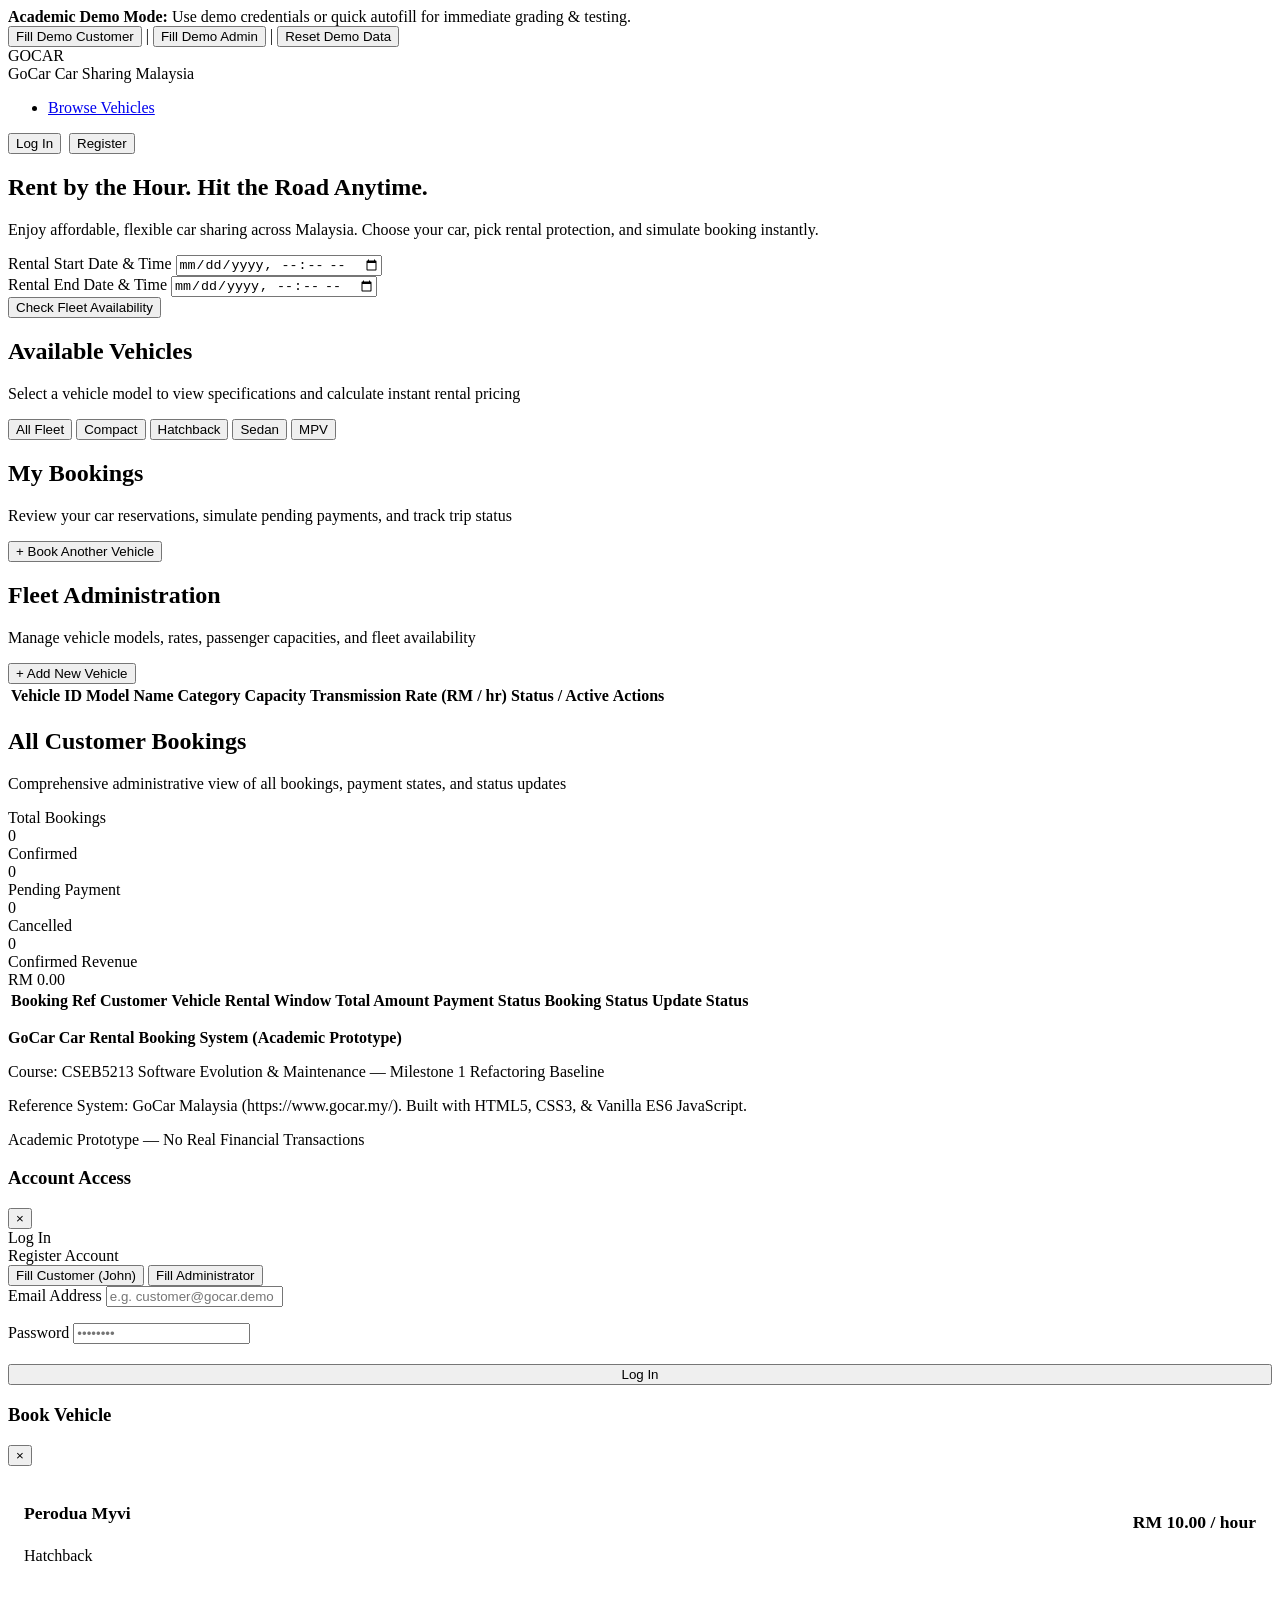
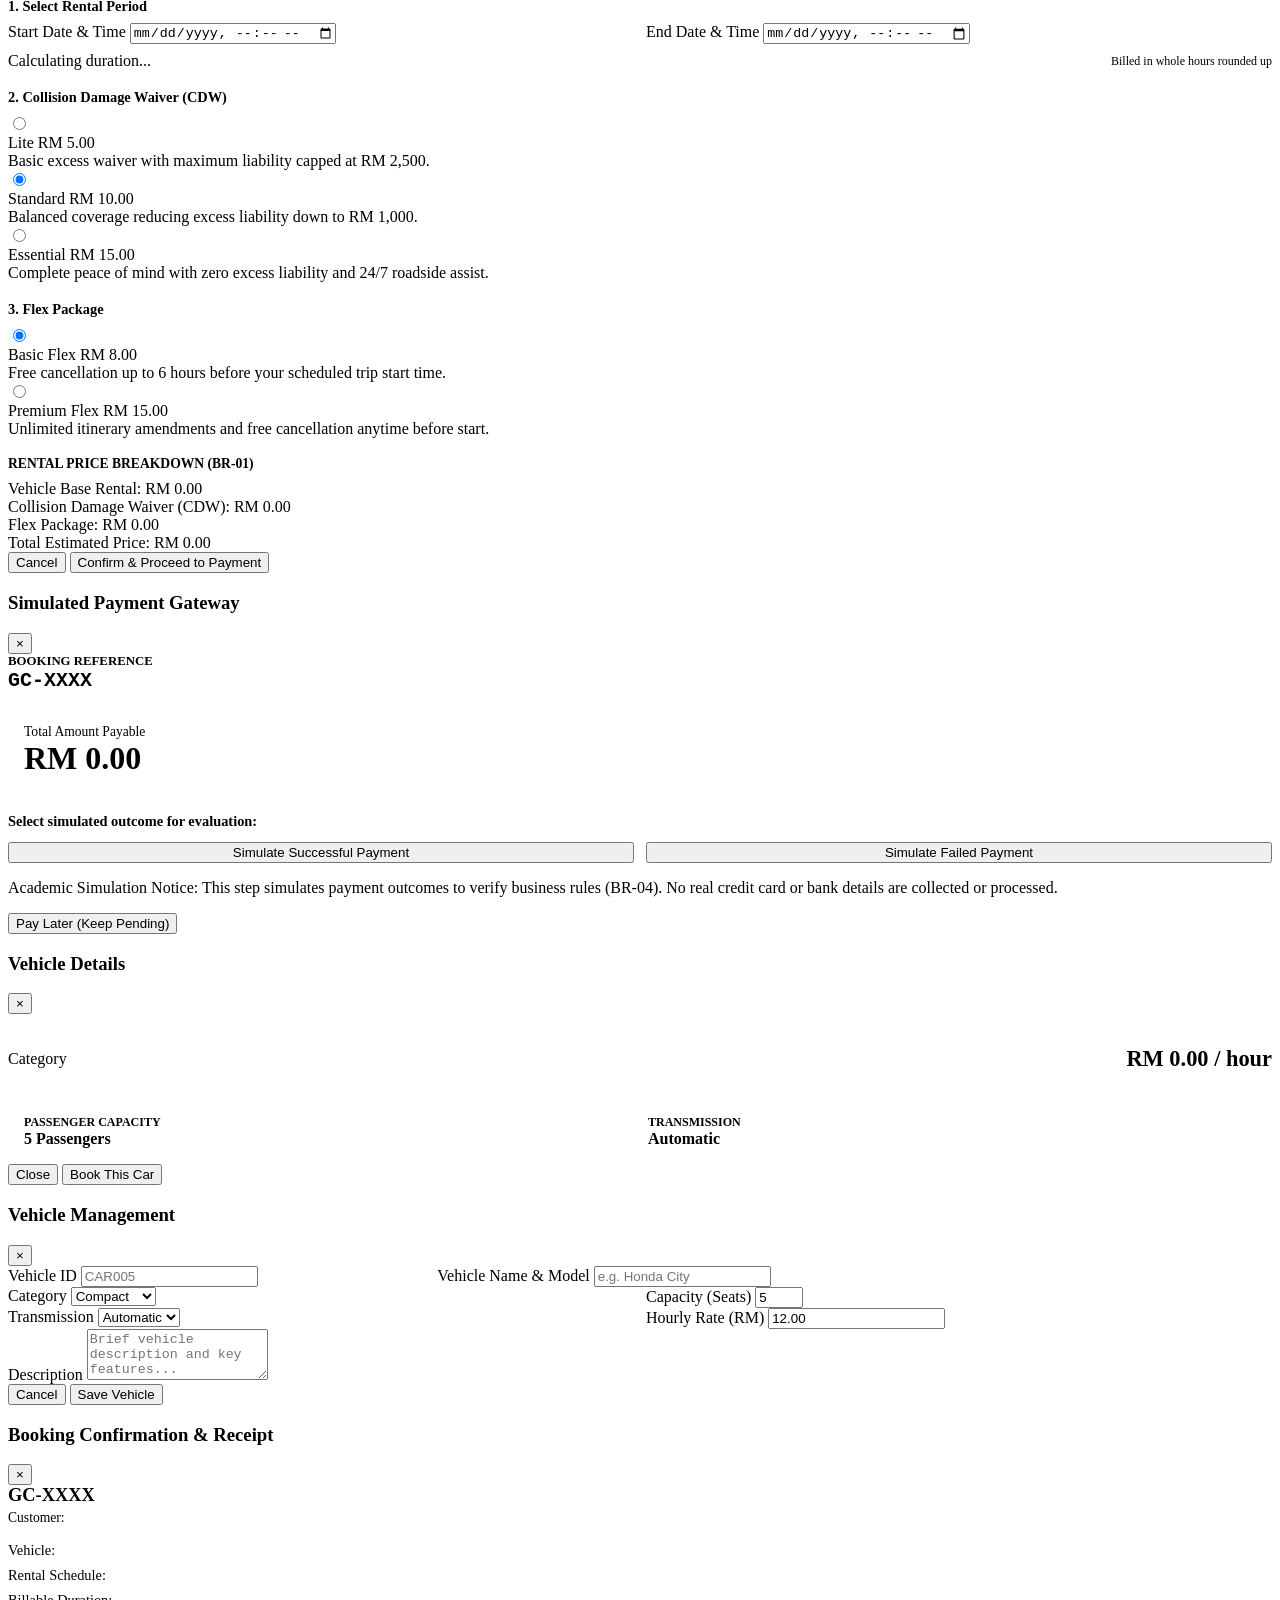
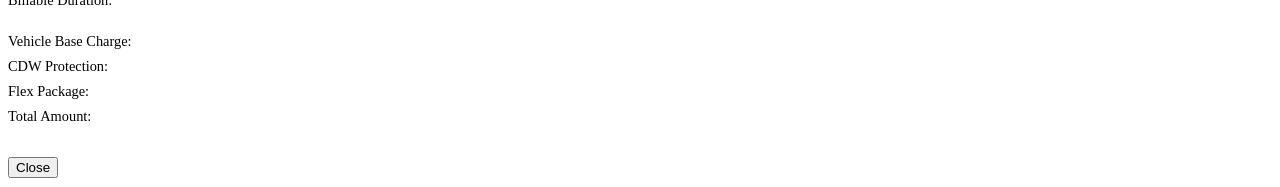
==== refactored-codebase/index.html @ 7db403f6 "Add files via upload" ====
<!DOCTYPE html>
<html lang="en">
<head>
  <meta charset="UTF-8">
  <meta name="viewport" content="width=device-width, initial-scale=1.0">
  <title>GoCar Malaysia — Car Rental & Sharing Booking System</title>
  <link rel="stylesheet" href="css/style.css">
</head>
<body>

  <!-- Top Demo Bar for Easy Testing -->
  <aside class="demo-helper-bar" aria-label="Demo Testing Helper">
    <div class="demo-helper-inner">
      <div>
        <strong>Academic Demo Mode:</strong> Use demo credentials or quick autofill for immediate grading & testing.
      </div>
      <div class="demo-helper-links">
        <button type="button" class="demo-btn-link" onclick="App.openAuthModal('login'); document.getElementById('btn-autofill-customer').click();">
          Fill Demo Customer
        </button>
        <span>|</span>
        <button type="button" class="demo-btn-link" onclick="App.openAuthModal('login'); document.getElementById('btn-autofill-admin').click();">
          Fill Demo Admin
        </button>
        <span>|</span>
        <button type="button" class="demo-btn-link" id="btn-reset-demo-data">
          Reset Demo Data
        </button>
      </div>
    </div>
  </aside>

  <!-- Navigation Header -->
  <header class="site-header">
    <div class="header-container">
      <a class="brand-wrap" onclick="App.switchView('vehicles')">
        <div class="brand-logo-badge">
          <span>GO</span><span>CAR</span>
        </div>
        <div class="brand-text">
          <span class="brand-name">GoCar</span>
          <span class="brand-tagline">Car Sharing Malaysia</span>
        </div>
      </a>

      <!-- Navigation Links -->
      <nav aria-label="Main Navigation">
        <ul class="nav-links">
          <li>
            <a href="#" class="nav-link active" data-view-target="vehicles">
              Browse Vehicles
            </a>
          </li>
          <li class="customer-nav-item" style="display: none;">
            <a href="#" class="nav-link" data-view-target="my-bookings">
              My Bookings
              <span id="badge-my-bookings" class="nav-badge" style="display: none;">0</span>
            </a>
          </li>
          <li class="admin-nav-item" style="display: none;">
            <a href="#" class="nav-link" data-view-target="admin-fleet">
              Admin Fleet
            </a>
          </li>
          <li class="admin-nav-item" style="display: none;">
            <a href="#" class="nav-link" data-view-target="admin-bookings">
              All Bookings
              <span id="badge-admin-bookings" class="nav-badge" style="display: none;">0</span>
            </a>
          </li>
        </ul>
      </nav>

      <!-- Auth and Profile Actions -->
      <div class="nav-actions">
        <!-- Guest State -->
        <div id="nav-guest-actions" style="display: flex; gap: 0.5rem;">
          <button type="button" class="btn btn-secondary btn-sm" id="btn-open-login">Log In</button>
          <button type="button" class="btn btn-primary btn-sm" id="btn-open-register">Register</button>
        </div>

        <!-- Authenticated State -->
        <div id="nav-user-actions" style="display: none; align-items: center; gap: 0.75rem;">
          <div class="user-session-chip">
            <span class="user-name-text" id="user-display-name">User</span>
            <span class="role-badge customer" id="user-role-badge">Customer</span>
          </div>
          <button type="button" class="btn btn-secondary btn-sm" id="btn-logout">Log Out</button>
        </div>
      </div>
    </div>
  </header>

  <!-- Hero Section (Visible on Vehicles view) -->
  <section class="hero-section" id="hero-banner">
    <div class="hero-container">
      <div class="hero-content">
        <h1 class="hero-title">Rent by the Hour. <span>Hit the Road</span> Anytime.</h1>
        <p class="hero-subtitle">
          Enjoy affordable, flexible car sharing across Malaysia. Choose your car, pick rental protection, and simulate booking instantly.
        </p>
      </div>

      <!-- Quick Search Bar -->
      <div class="hero-search-card">
        <div class="form-group">
          <label class="form-label" for="hero-start-time">Rental Start Date & Time</label>
          <input type="datetime-local" id="hero-start-time" class="form-input">
        </div>
        <div class="form-group">
          <label class="form-label" for="hero-end-time">Rental End Date & Time</label>
          <input type="datetime-local" id="hero-end-time" class="form-input">
        </div>
        <button type="button" class="btn btn-primary btn-lg" id="btn-hero-search">
          Check Fleet Availability
        </button>
      </div>
    </div>
  </section>

  <!-- Main Content Body -->
  <main class="main-content">

    <!-- VIEW 1: Browse Vehicles (FR-02) -->
    <section class="view-section active" id="view-vehicles">
      <div class="section-header" id="fleet-section-heading">
        <div>
          <h2 class="section-title">Available Vehicles</h2>
          <p class="section-subtitle">Select a vehicle model to view specifications and calculate instant rental pricing</p>
        </div>

        <!-- Category Filters -->
        <div class="filter-pills" role="tablist">
          <button type="button" class="filter-pill active" data-category="all">All Fleet</button>
          <button type="button" class="filter-pill" data-category="compact">Compact</button>
          <button type="button" class="filter-pill" data-category="hatchback">Hatchback</button>
          <button type="button" class="filter-pill" data-category="sedan">Sedan</button>
          <button type="button" class="filter-pill" data-category="mpv">MPV</button>
        </div>
      </div>

      <div class="vehicles-grid" id="vehicles-grid">
        <!-- Rendered dynamically via App.renderVehiclesList() -->
      </div>
    </section>

    <!-- VIEW 2: Customer My Bookings (FR-07) -->
    <section class="view-section" id="view-my-bookings">
      <div class="section-header">
        <div>
          <h2 class="section-title">My Bookings</h2>
          <p class="section-subtitle">Review your car reservations, simulate pending payments, and track trip status</p>
        </div>
        <button type="button" class="btn btn-primary btn-sm" onclick="App.switchView('vehicles')">
          + Book Another Vehicle
        </button>
      </div>

      <div class="my-bookings-list" id="my-bookings-list">
        <!-- Rendered dynamically via App.renderMyBookingsList() -->
      </div>
    </section>

    <!-- VIEW 3: Administrator Fleet Management (FR-08) -->
    <section class="view-section" id="view-admin-fleet">
      <div class="section-header">
        <div>
          <h2 class="section-title">Fleet Administration</h2>
          <p class="section-subtitle">Manage vehicle models, rates, passenger capacities, and fleet availability</p>
        </div>
        <button type="button" class="btn btn-primary" id="btn-admin-add-car">
          + Add New Vehicle
        </button>
      </div>

      <div class="table-responsive">
        <table class="data-table">
          <thead>
            <tr>
              <th>Vehicle ID</th>
              <th>Model Name</th>
              <th>Category</th>
              <th>Capacity</th>
              <th>Transmission</th>
              <th>Rate (RM / hr)</th>
              <th>Status / Active</th>
              <th>Actions</th>
            </tr>
          </thead>
          <tbody id="admin-fleet-table-body">
            <!-- Rendered dynamically via App.renderAdminFleet() -->
          </tbody>
        </table>
      </div>
    </section>

    <!-- VIEW 4: Administrator All Bookings (FR-08) -->
    <section class="view-section" id="view-admin-bookings">
      <div class="section-header">
        <div>
          <h2 class="section-title">All Customer Bookings</h2>
          <p class="section-subtitle">Comprehensive administrative view of all bookings, payment states, and status updates</p>
        </div>
      </div>

      <!-- Admin Stats Grid -->
      <div class="admin-stats-grid">
        <div class="stat-card">
          <div class="stat-label">Total Bookings</div>
          <div class="stat-value" id="stat-total-bookings">0</div>
        </div>
        <div class="stat-card">
          <div class="stat-label">Confirmed</div>
          <div class="stat-value" style="color: var(--success);" id="stat-confirmed-bookings">0</div>
        </div>
        <div class="stat-card">
          <div class="stat-label">Pending Payment</div>
          <div class="stat-value" style="color: var(--warning);" id="stat-pending-bookings">0</div>
        </div>
        <div class="stat-card">
          <div class="stat-label">Cancelled</div>
          <div class="stat-value" style="color: var(--gray-500);" id="stat-cancelled-bookings">0</div>
        </div>
        <div class="stat-card">
          <div class="stat-label">Confirmed Revenue</div>
          <div class="stat-value primary" id="stat-total-revenue">RM 0.00</div>
        </div>
      </div>

      <div class="table-responsive">
        <table class="data-table">
          <thead>
            <tr>
              <th>Booking Ref</th>
              <th>Customer</th>
              <th>Vehicle</th>
              <th>Rental Window</th>
              <th>Total Amount</th>
              <th>Payment Status</th>
              <th>Booking Status</th>
              <th>Update Status</th>
            </tr>
          </thead>
          <tbody id="admin-bookings-table-body">
            <!-- Rendered dynamically via App.renderAdminBookings() -->
          </tbody>
        </table>
      </div>
    </section>

  </main>

  <!-- Footer -->
  <footer class="site-footer">
    <div class="footer-container">
      <div class="footer-left">
        <p><strong>GoCar Car Rental Booking System (Academic Prototype)</strong></p>
        <p>Course: CSEB5213 Software Evolution &amp; Maintenance — Milestone 1 Refactoring Baseline</p>
        <p class="small">Reference System: GoCar Malaysia (https://www.gocar.my/). Built with HTML5, CSS3, &amp; Vanilla ES6 JavaScript.</p>
      </div>
      <div class="footer-right">
        <span class="academic-badge">Academic Prototype — No Real Financial Transactions</span>
      </div>
    </div>
  </footer>

  <!-- ==================== MODALS ==================== -->

  <!-- 1. Authentication Modal (FR-01) -->
  <div class="modal-overlay" id="modal-auth">
    <div class="modal-card">
      <div class="modal-header">
        <h3 class="modal-title">Account Access</h3>
        <button type="button" class="modal-close" aria-label="Close modal">&times;</button>
      </div>

      <div class="modal-body">
        <div class="auth-tabs">
          <div class="auth-tab active" id="tab-auth-login">Log In</div>
          <div class="auth-tab" id="tab-auth-register">Register Account</div>
        </div>

        <!-- Quick Demo Fill Helpers -->
        <div class="autofill-demo-buttons">
          <button type="button" class="btn btn-secondary btn-sm" id="btn-autofill-customer" style="flex:1;">
            Fill Customer (John)
          </button>
          <button type="button" class="btn btn-secondary btn-sm" id="btn-autofill-admin" style="flex:1;">
            Fill Administrator
          </button>
        </div>

        <!-- Login Form -->
        <form id="form-login">
          <div class="form-group" style="margin-bottom: 1rem;">
            <label class="form-label" for="login-email">Email Address</label>
            <input type="email" id="login-email" class="form-input" placeholder="e.g. customer@gocar.demo" required>
          </div>
          <div class="form-group" style="margin-bottom: 1.25rem;">
            <label class="form-label" for="login-password">Password</label>
            <input type="password" id="login-password" class="form-input" placeholder="••••••••" required>
          </div>
          <button type="submit" class="btn btn-primary" style="width: 100%;">Log In</button>
        </form>

        <!-- Register Form -->
        <form id="form-register" style="display: none;">
          <div class="form-group" style="margin-bottom: 1rem;">
            <label class="form-label" for="reg-name">Full Name</label>
            <input type="text" id="reg-name" class="form-input" placeholder="e.g. Siti Aminah" required>
          </div>
          <div class="form-group" style="margin-bottom: 1rem;">
            <label class="form-label" for="reg-email">Email Address</label>
            <input type="email" id="reg-email" class="form-input" placeholder="e.g. siti@example.com" required>
          </div>
          <div class="form-group" style="margin-bottom: 1.25rem;">
            <label class="form-label" for="reg-password">Password (min. 6 characters)</label>
            <input type="password" id="reg-password" class="form-input" placeholder="••••••••" required minlength="6">
          </div>
          <button type="submit" class="btn btn-primary" style="width: 100%;">Create Account</button>
        </form>
      </div>
    </div>
  </div>

  <!-- 2. Booking Modal (FR-03, FR-04, FR-05) -->
  <div class="modal-overlay" id="modal-booking">
    <div class="modal-card">
      <div class="modal-header">
        <h3 class="modal-title">Book Vehicle</h3>
        <button type="button" class="modal-close" aria-label="Close modal">&times;</button>
      </div>

      <form id="form-booking">
        <div class="modal-body">
          <input type="hidden" id="booking-vehicle-id">

          <!-- Vehicle Summary Header -->
          <div style="background-color: var(--gray-100); padding: 0.85rem 1rem; border-radius: var(--radius-sm); display: flex; justify-content: space-between; align-items: center;">
            <div>
              <h4 id="booking-vehicle-name" style="font-size: 1.1rem; font-weight: 800; color: var(--dark);">Perodua Myvi</h4>
              <span id="booking-vehicle-category" class="badge badge-secondary">Hatchback</span>
            </div>
            <div id="booking-vehicle-rate" style="font-weight: 800; color: var(--primary); font-size: 1.1rem;">
              RM 10.00 / hour
            </div>
          </div>

          <!-- Rental Period Selection (FR-03) -->
          <div>
            <h4 style="font-size: 0.9rem; font-weight: 700; margin-bottom: 0.5rem;">1. Select Rental Period</h4>
            <div style="display: grid; grid-template-columns: 1fr 1fr; gap: 0.75rem; margin-bottom: 0.5rem;">
              <div class="form-group">
                <label class="form-label" for="booking-start-time">Start Date &amp; Time</label>
                <input type="datetime-local" id="booking-start-time" class="form-input" required>
              </div>
              <div class="form-group">
                <label class="form-label" for="booking-end-time">End Date &amp; Time</label>
                <input type="datetime-local" id="booking-end-time" class="form-input" required>
              </div>
            </div>
            <div style="display: flex; justify-content: space-between; align-items: center;">
              <span id="booking-duration-badge" class="duration-indicator valid">Calculating duration...</span>
              <span style="font-size: 0.75rem; color: var(--gray-500);">Billed in whole hours rounded up</span>
            </div>
          </div>

          <!-- Overlap Warning Banner (BR-03) -->
          <div id="booking-overlap-warning" class="overlap-alert"></div>

          <!-- Collision Damage Waiver (CDW) Selection (FR-04) -->
          <div>
            <h4 style="font-size: 0.9rem; font-weight: 700; margin-bottom: 0.5rem;">2. Collision Damage Waiver (CDW)</h4>
            <div class="package-options-grid">
              <label class="package-option-card" for="cdw_lite">
                <input type="radio" id="cdw_lite" name="booking-cdw" value="cdw_lite">
                <div class="package-option-content">
                  <div class="package-option-header">
                    <span>Lite</span>
                    <span class="package-price">RM 5.00</span>
                  </div>
                  <div class="package-desc">Basic excess waiver with maximum liability capped at RM 2,500.</div>
                </div>
              </label>

              <label class="package-option-card" for="cdw_standard">
                <input type="radio" id="cdw_standard" name="booking-cdw" value="cdw_standard" checked>
                <div class="package-option-content">
                  <div class="package-option-header">
                    <span>Standard</span>
                    <span class="package-price">RM 10.00</span>
                  </div>
                  <div class="package-desc">Balanced coverage reducing excess liability down to RM 1,000.</div>
                </div>
              </label>

              <label class="package-option-card" for="cdw_essential">
                <input type="radio" id="cdw_essential" name="booking-cdw" value="cdw_essential">
                <div class="package-option-content">
                  <div class="package-option-header">
                    <span>Essential</span>
                    <span class="package-price">RM 15.00</span>
                  </div>
                  <div class="package-desc">Complete peace of mind with zero excess liability and 24/7 roadside assist.</div>
                </div>
              </label>
            </div>
          </div>

          <!-- Flex Package Selection (FR-04) -->
          <div>
            <h4 style="font-size: 0.9rem; font-weight: 700; margin-bottom: 0.5rem;">3. Flex Package</h4>
            <div class="package-options-grid">
              <label class="package-option-card" for="flex_basic">
                <input type="radio" id="flex_basic" name="booking-flex" value="flex_basic" checked>
                <div class="package-option-content">
                  <div class="package-option-header">
                    <span>Basic Flex</span>
                    <span class="package-price">RM 8.00</span>
                  </div>
                  <div class="package-desc">Free cancellation up to 6 hours before your scheduled trip start time.</div>
                </div>
              </label>

              <label class="package-option-card" for="flex_premium">
                <input type="radio" id="flex_premium" name="booking-flex" value="flex_premium">
                <div class="package-option-content">
                  <div class="package-option-header">
                    <span>Premium Flex</span>
                    <span class="package-price">RM 15.00</span>
                  </div>
                  <div class="package-desc">Unlimited itinerary amendments and free cancellation anytime before start.</div>
                </div>
              </label>
            </div>
          </div>

          <!-- Price Calculation Breakdown Summary (BR-01) -->
          <div class="pricing-breakdown-card">
            <h4 style="font-size: 0.85rem; font-weight: 700; text-transform: uppercase; color: var(--gray-500); margin-bottom: 0.5rem;">
              Rental Price Breakdown (BR-01)
            </h4>
            <div class="pricing-row">
              <span>Vehicle Base Rental:</span>
              <span id="summary-base-price">RM 0.00</span>
            </div>
            <div class="pricing-row">
              <span>Collision Damage Waiver (CDW):</span>
              <span id="summary-cdw-price">RM 0.00</span>
            </div>
            <div class="pricing-row">
              <span>Flex Package:</span>
              <span id="summary-flex-price">RM 0.00</span>
            </div>
            <div class="pricing-row total-row">
              <span>Total Estimated Price:</span>
              <span id="summary-total-price" class="total-amount-highlight">RM 0.00</span>
            </div>
          </div>
        </div>

        <div class="modal-footer">
          <button type="button" class="btn btn-secondary btn-modal-cancel">Cancel</button>
          <button type="submit" class="btn btn-primary" id="btn-submit-booking">
            Confirm &amp; Proceed to Payment
          </button>
        </div>
      </form>
    </div>
  </div>

  <!-- 3. Simulated Payment Modal (FR-06, BR-04) -->
  <div class="modal-overlay" id="modal-payment">
    <div class="modal-card">
      <div class="modal-header">
        <h3 class="modal-title">Simulated Payment Gateway</h3>
        <button type="button" class="modal-close" aria-label="Close modal">&times;</button>
      </div>

      <div class="modal-body">
        <div class="payment-simulation-box">
          <div style="font-size: 0.8rem; font-weight: 700; color: var(--gray-500); text-transform: uppercase;">
            Booking Reference
          </div>
          <div id="pay-booking-ref" style="font-size: 1.25rem; font-weight: 800; font-family: monospace; color: var(--dark); margin-bottom: 0.5rem;">
            GC-XXXX
          </div>

          <p id="pay-car-name" style="font-weight: 700; color: var(--gray-800); margin-bottom: 0.25rem;"></p>
          <p id="pay-duration" style="font-size: 0.85rem; color: var(--gray-600); margin-bottom: 1rem;"></p>

          <div style="background-color: #ffffff; border: 1px solid var(--gray-200); border-radius: var(--radius-sm); padding: 1rem; margin-bottom: 1rem;">
            <div style="font-size: 0.85rem; color: var(--gray-500);">Total Amount Payable</div>
            <div id="pay-total-amount" style="font-size: 2rem; font-weight: 900; color: var(--primary);">RM 0.00</div>
            <div id="pay-status-current" style="font-size: 0.8rem; font-weight: 600; margin-top: 0.25rem;"></div>
          </div>

          <p style="font-weight: 600; font-size: 0.9rem; margin-bottom: 0.75rem;">Select simulated outcome for evaluation:</p>

          <div style="display: grid; grid-template-columns: 1fr 1fr; gap: 0.75rem;">
            <button type="button" class="btn btn-success" id="btn-pay-simulate-success">
              Simulate Successful Payment
            </button>
            <button type="button" class="btn btn-danger" id="btn-pay-simulate-fail">
              Simulate Failed Payment
            </button>
          </div>

          <p class="simulation-disclaimer">
            Academic Simulation Notice: This step simulates payment outcomes to verify business rules (BR-04). No real credit card or bank details are collected or processed.
          </p>
        </div>
      </div>

      <div class="modal-footer">
        <button type="button" class="btn btn-secondary btn-modal-cancel">Pay Later (Keep Pending)</button>
      </div>
    </div>
  </div>

  <!-- 4. Vehicle Details Modal (FR-02) -->
  <div class="modal-overlay" id="modal-vehicle-details">
    <div class="modal-card">
      <div class="modal-header">
        <h3 class="modal-title" id="modal-details-name">Vehicle Details</h3>
        <button type="button" class="modal-close" aria-label="Close modal">&times;</button>
      </div>

      <div class="modal-body">
        <div id="modal-details-image" style="background: var(--gray-100); border-radius: var(--radius-md); padding: 1rem; text-align: center;">
          <!-- SVG illustration dynamically injected -->
        </div>

        <div style="display: flex; justify-content: space-between; align-items: center; border-bottom: 1px solid var(--gray-200); padding-bottom: 0.75rem;">
          <div>
            <span id="modal-details-category" class="badge badge-secondary">Category</span>
          </div>
          <div id="modal-details-rate" style="font-size: 1.4rem; font-weight: 900; color: var(--primary);">
            RM 0.00 / hour
          </div>
        </div>

        <p id="modal-details-desc" style="color: var(--gray-700); font-size: 0.95rem; line-height: 1.5;"></p>

        <div style="display: grid; grid-template-columns: 1fr 1fr; gap: 1rem; background-color: var(--gray-50); padding: 1rem; border-radius: var(--radius-sm);">
          <div>
            <div style="font-size: 0.75rem; text-transform: uppercase; color: var(--gray-500); font-weight: 700;">Passenger Capacity</div>
            <div id="modal-details-capacity" style="font-weight: 700; font-size: 1rem; color: var(--dark);">5 Passengers</div>
          </div>
          <div>
            <div style="font-size: 0.75rem; text-transform: uppercase; color: var(--gray-500); font-weight: 700;">Transmission</div>
            <div id="modal-details-transmission" style="font-weight: 700; font-size: 1rem; color: var(--dark);">Automatic</div>
          </div>
        </div>
      </div>

      <div class="modal-footer">
        <button type="button" class="btn btn-secondary btn-modal-cancel">Close</button>
        <button type="button" class="btn btn-primary" id="btn-details-book-now">Book This Car</button>
      </div>
    </div>
  </div>

  <!-- 5. Administrator Vehicle Form Modal (Add / Edit) (FR-08) -->
  <div class="modal-overlay" id="modal-admin-vehicle">
    <div class="modal-card">
      <div class="modal-header">
        <h3 class="modal-title" id="modal-admin-vehicle-title">Vehicle Management</h3>
        <button type="button" class="modal-close" aria-label="Close modal">&times;</button>
      </div>

      <form id="form-admin-vehicle">
        <div class="modal-body">
          <div style="display: grid; grid-template-columns: 1fr 2fr; gap: 0.75rem;">
            <div class="form-group">
              <label class="form-label" for="admin-car-id">Vehicle ID</label>
              <input type="text" id="admin-car-id" class="form-input" placeholder="CAR005" required>
            </div>
            <div class="form-group">
              <label class="form-label" for="admin-car-name">Vehicle Name &amp; Model</label>
              <input type="text" id="admin-car-name" class="form-input" placeholder="e.g. Honda City" required>
            </div>
          </div>

          <div style="display: grid; grid-template-columns: 1fr 1fr; gap: 0.75rem;">
            <div class="form-group">
              <label class="form-label" for="admin-car-category">Category</label>
              <select id="admin-car-category" class="form-select" required>
                <option value="Compact">Compact</option>
                <option value="Hatchback">Hatchback</option>
                <option value="Sedan">Sedan</option>
                <option value="MPV">MPV</option>
                <option value="SUV">SUV</option>
              </select>
            </div>
            <div class="form-group">
              <label class="form-label" for="admin-car-capacity">Capacity (Seats)</label>
              <input type="number" id="admin-car-capacity" class="form-input" min="1" max="15" value="5" required>
            </div>
          </div>

          <div style="display: grid; grid-template-columns: 1fr 1fr; gap: 0.75rem;">
            <div class="form-group">
              <label class="form-label" for="admin-car-transmission">Transmission</label>
              <select id="admin-car-transmission" class="form-select" required>
                <option value="Automatic">Automatic</option>
                <option value="Manual">Manual</option>
              </select>
            </div>
            <div class="form-group">
              <label class="form-label" for="admin-car-rate">Hourly Rate (RM)</label>
              <input type="number" id="admin-car-rate" class="form-input" step="0.50" min="1" value="12.00" required>
            </div>
          </div>

          <div class="form-group">
            <label class="form-label" for="admin-car-description">Description</label>
            <textarea id="admin-car-description" class="form-textarea" rows="3" placeholder="Brief vehicle description and key features..."></textarea>
          </div>
        </div>

        <div class="modal-footer">
          <button type="button" class="btn btn-secondary btn-modal-cancel">Cancel</button>
          <button type="submit" class="btn btn-primary">Save Vehicle</button>
        </div>
      </form>
    </div>
  </div>

  <!-- 6. Booking Receipt Summary Modal (FR-07) -->
  <div class="modal-overlay" id="modal-receipt">
    <div class="modal-card">
      <div class="modal-header">
        <h3 class="modal-title">Booking Confirmation &amp; Receipt</h3>
        <button type="button" class="modal-close" aria-label="Close modal">&times;</button>
      </div>

      <div class="modal-body">
        <div style="border-bottom: 2px dashed var(--gray-300); padding-bottom: 1rem;">
          <div style="display: flex; justify-content: space-between; align-items: baseline;">
            <div style="font-size: 1.15rem; font-weight: 800; color: var(--dark);" id="receipt-ref">GC-XXXX</div>
            <div style="font-size: 0.8rem; color: var(--gray-500);" id="receipt-date"></div>
          </div>
          <div style="font-size: 0.85rem; color: var(--gray-600); margin-top: 0.25rem;">
            Customer: <strong id="receipt-customer"></strong>
          </div>
        </div>

        <div style="display: flex; flex-direction: column; gap: 0.5rem; font-size: 0.9rem;">
          <div class="pricing-row">
            <span>Vehicle:</span>
            <strong id="receipt-car"></strong>
          </div>
          <div class="pricing-row">
            <span>Rental Schedule:</span>
            <span id="receipt-period"></span>
          </div>
          <div class="pricing-row">
            <span>Billable Duration:</span>
            <strong id="receipt-hours"></strong>
          </div>
          <hr style="border: 0; border-top: 1px solid var(--gray-200); margin: 0.25rem 0;">
          <div class="pricing-row">
            <span>Vehicle Base Charge:</span>
            <span id="receipt-base"></span>
          </div>
          <div class="pricing-row">
            <span>CDW Protection:</span>
            <span id="receipt-cdw"></span>
          </div>
          <div class="pricing-row">
            <span>Flex Package:</span>
            <span id="receipt-flex"></span>
          </div>
          <div class="pricing-row total-row">
            <span>Total Amount:</span>
            <span id="receipt-total" class="total-amount-highlight"></span>
          </div>
          <div style="margin-top: 0.5rem; text-align: center; font-size: 0.85rem; font-weight: 700; padding: 0.5rem; background: var(--gray-100); border-radius: var(--radius-sm);" id="receipt-status">
          </div>
        </div>
      </div>

      <div class="modal-footer">
        <button type="button" class="btn btn-secondary btn-modal-cancel">Close</button>
      </div>
    </div>
  </div>

  <!-- Toast Notification Container -->
  <div class="toast-container" id="toast-container" aria-live="polite"></div>

  <!-- Core Utilities & Constants -->
  <script src="js/constants/app-constants.js"></script>
  <script src="js/utils/formatters.js"></script>
  <script src="js/utils/dom-utils.js"></script>

  <!-- Domain Services -->
  <script src="js/services/data-store.js"></script>
  <script src="js/services/auth-service.js"></script>
  <script src="js/services/booking-service.js"></script>
  <script src="js/services/admin-service.js"></script>

  <!-- UI Presentation Views -->
  <script src="js/ui/vehicle-assets.js"></script>
  <script src="js/ui/notification-ui.js"></script>
  <script src="js/ui/auth-view.js"></script>
  <script src="js/ui/vehicle-view.js"></script>
  <script src="js/ui/booking-view.js"></script>
  <script src="js/ui/admin-view.js"></script>

  <!-- Application Orchestrator -->
  <script src="js/app.js"></script>
</body>
</html>
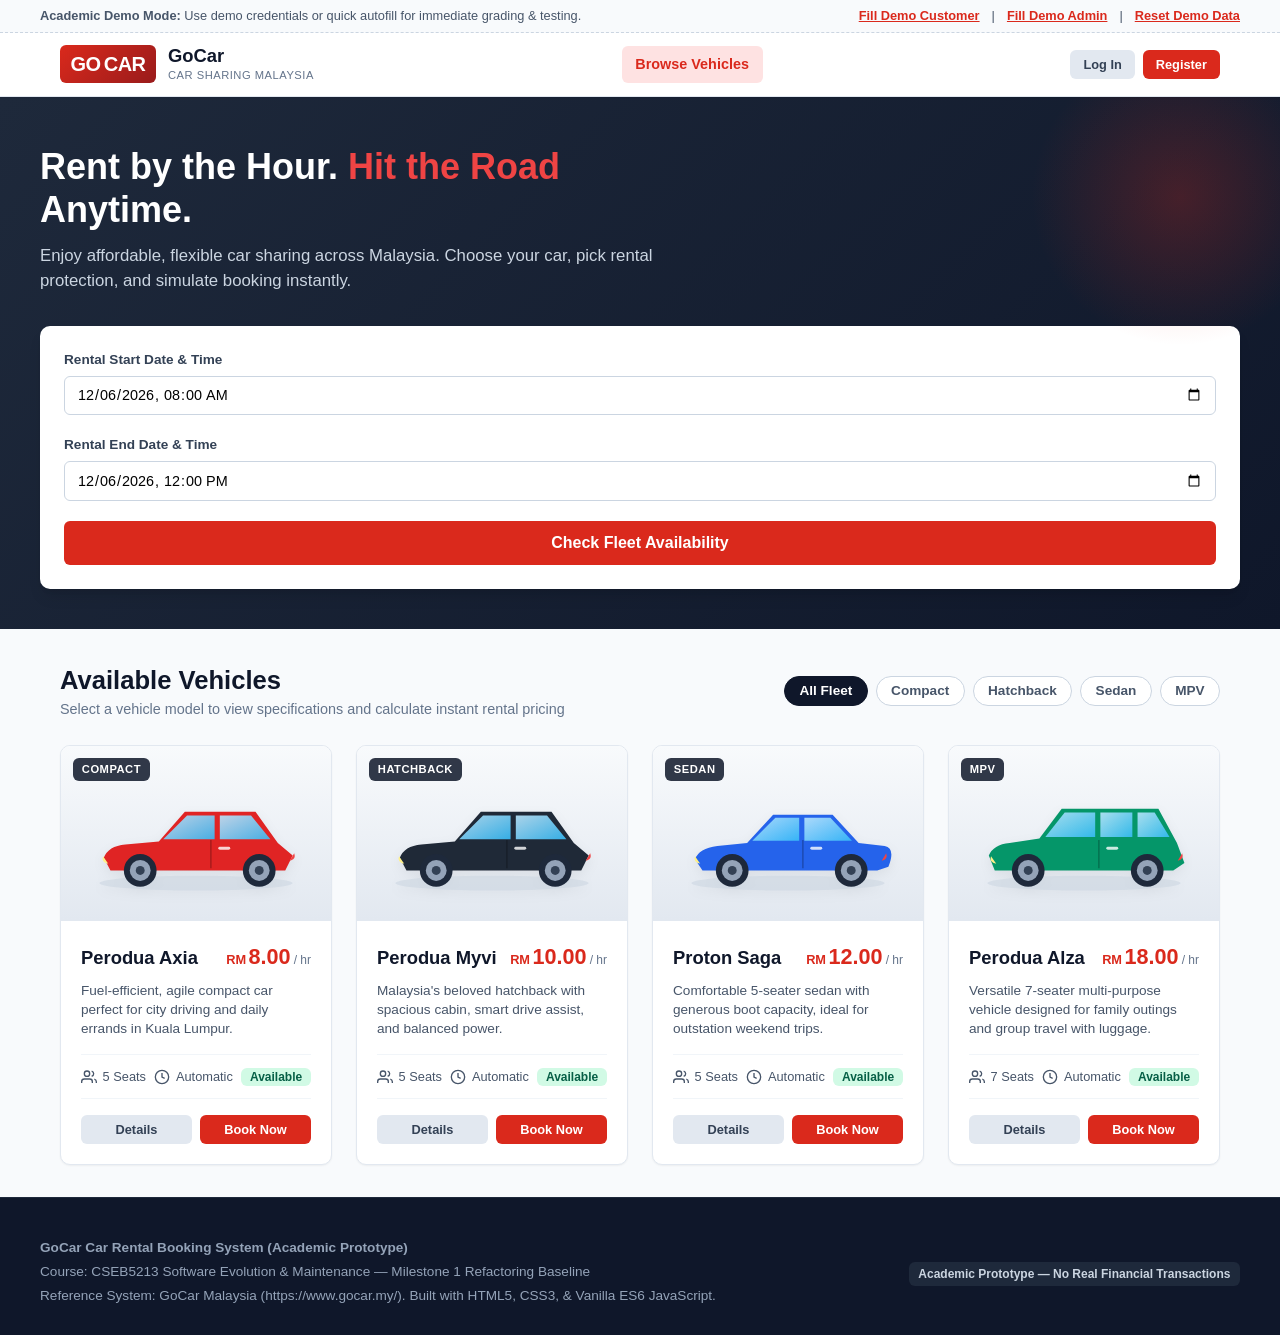
==== commit a82f68aa: "Restore refactored directory structure, extract BadgeUtils, and align documentation" ====
--- a/refactored-codebase/index.html
+++ b/refactored-codebase/index.html
@@ -694,6 +694,7 @@
   <script src="js/constants/app-constants.js"></script>
   <script src="js/utils/formatters.js"></script>
   <script src="js/utils/dom-utils.js"></script>
+  <script src="js/utils/badge-utils.js"></script>
 
   <!-- Domain Services -->
   <script src="js/services/data-store.js"></script>
--- a/refactored-codebase/css/style.css
+++ b/refactored-codebase/css/style.css
@@ -0,0 +1,1195 @@
+/**
+ * GoCar Malaysia - Modern Car Rental Booking System Stylesheet
+ * Course: CSEB5213 Software Evolution & Maintenance
+ */
+
+:root {
+  --primary: #da291c;
+  --primary-hover: #b91c1c;
+  --primary-light: #fee2e2;
+  --dark: #0f172a;
+  --dark-surface: #1e293b;
+  --gray-50: #f8fafc;
+  --gray-100: #f1f5f9;
+  --gray-200: #e2e8f0;
+  --gray-300: #cbd5e1;
+  --gray-400: #94a3b8;
+  --gray-500: #64748b;
+  --gray-600: #475569;
+  --gray-700: #334155;
+  --gray-800: #1e293b;
+  --gray-900: #0f172a;
+  --success: #10b981;
+  --success-light: #d1fae5;
+  --warning: #f59e0b;
+  --warning-light: #fef3c7;
+  --danger: #ef4444;
+  --danger-light: #fee2e2;
+  --info: #0284c7;
+  --info-light: #e0f2fe;
+
+  --shadow-sm: 0 1px 2px 0 rgb(0 0 0 / 0.05);
+  --shadow-md: 0 4px 6px -1px rgb(0 0 0 / 0.1), 0 2px 4px -2px rgb(0 0 0 / 0.1);
+  --shadow-lg: 0 10px 15px -3px rgb(0 0 0 / 0.1), 0 4px 6px -4px rgb(0 0 0 / 0.1);
+  --radius-sm: 6px;
+  --radius-md: 10px;
+  --radius-lg: 16px;
+  --radius-full: 9999px;
+
+  --font-family: -apple-system, BlinkMacSystemFont, "Segoe UI", Roboto, Helvetica, Arial, sans-serif;
+  --container-max: 1200px;
+}
+
+* {
+  box-sizing: border-box;
+  margin: 0;
+  padding: 0;
+}
+
+body {
+  font-family: var(--font-family);
+  background-color: var(--gray-50);
+  color: var(--gray-800);
+  line-height: 1.5;
+  min-height: 100vh;
+  display: flex;
+  flex-direction: column;
+}
+
+/* Header & Navigation */
+.site-header {
+  background-color: #ffffff;
+  border-bottom: 1px solid var(--gray-200);
+  position: sticky;
+  top: 0;
+  z-index: 100;
+  box-shadow: var(--shadow-sm);
+}
+
+.header-container {
+  max-width: var(--container-max);
+  margin: 0 auto;
+  padding: 0.75rem 1.25rem;
+  display: flex;
+  align-items: center;
+  justify-content: space-between;
+  gap: 1rem;
+}
+
+.brand-wrap {
+  display: flex;
+  align-items: center;
+  gap: 0.75rem;
+  text-decoration: none;
+  cursor: pointer;
+}
+
+.brand-logo-badge {
+  background: linear-gradient(135deg, #da291c, #991b1b);
+  color: #ffffff;
+  font-weight: 900;
+  font-size: 1.25rem;
+  padding: 0.25rem 0.65rem;
+  border-radius: var(--radius-sm);
+  letter-spacing: -0.5px;
+  display: inline-flex;
+  align-items: center;
+  gap: 0.2rem;
+}
+
+.brand-text {
+  display: flex;
+  flex-direction: column;
+}
+
+.brand-name {
+  font-size: 1.15rem;
+  font-weight: 800;
+  color: var(--dark);
+  line-height: 1.2;
+}
+
+.brand-tagline {
+  font-size: 0.7rem;
+  color: var(--gray-500);
+  font-weight: 500;
+  text-transform: uppercase;
+  letter-spacing: 0.5px;
+}
+
+.nav-links {
+  display: flex;
+  align-items: center;
+  gap: 0.5rem;
+  list-style: none;
+}
+
+.nav-link {
+  color: var(--gray-600);
+  text-decoration: none;
+  font-weight: 600;
+  font-size: 0.9rem;
+  padding: 0.5rem 0.85rem;
+  border-radius: var(--radius-sm);
+  transition: all 0.2s ease;
+  display: inline-flex;
+  align-items: center;
+  gap: 0.4rem;
+}
+
+.nav-link:hover {
+  color: var(--primary);
+  background-color: var(--gray-100);
+}
+
+.nav-link.active {
+  color: var(--primary);
+  background-color: var(--primary-light);
+}
+
+.nav-badge {
+  background-color: var(--primary);
+  color: white;
+  font-size: 0.75rem;
+  padding: 0.1rem 0.45rem;
+  border-radius: var(--radius-full);
+  font-weight: 700;
+}
+
+.nav-actions {
+  display: flex;
+  align-items: center;
+  gap: 0.75rem;
+}
+
+.user-session-chip {
+  display: flex;
+  align-items: center;
+  gap: 0.5rem;
+  background-color: var(--gray-100);
+  padding: 0.35rem 0.75rem;
+  border-radius: var(--radius-full);
+  border: 1px solid var(--gray-200);
+}
+
+.user-name-text {
+  font-size: 0.85rem;
+  font-weight: 600;
+  color: var(--dark);
+}
+
+.role-badge {
+  font-size: 0.7rem;
+  padding: 0.15rem 0.5rem;
+  border-radius: var(--radius-full);
+  font-weight: 700;
+  text-transform: uppercase;
+}
+
+.role-badge.customer {
+  background-color: #dbeafe;
+  color: #1e40af;
+}
+
+.role-badge.admin {
+  background-color: #f3e8ff;
+  color: #6b21a8;
+}
+
+/* Quick Demo Bar */
+.demo-helper-bar {
+  background-color: #f8fafc;
+  border-bottom: 1px dashed var(--gray-300);
+  font-size: 0.8rem;
+  padding: 0.4rem 1.25rem;
+  color: var(--gray-600);
+}
+
+.demo-helper-inner {
+  max-width: var(--container-max);
+  margin: 0 auto;
+  display: flex;
+  align-items: center;
+  justify-content: space-between;
+  flex-wrap: wrap;
+  gap: 0.5rem;
+}
+
+.demo-helper-links {
+  display: flex;
+  align-items: center;
+  gap: 0.75rem;
+}
+
+.demo-btn-link {
+  background: none;
+  border: none;
+  color: var(--primary);
+  font-weight: 600;
+  font-size: 0.8rem;
+  text-decoration: underline;
+  cursor: pointer;
+  padding: 0;
+}
+
+.demo-btn-link:hover {
+  color: var(--primary-hover);
+}
+
+/* Buttons */
+.btn {
+  display: inline-flex;
+  align-items: center;
+  justify-content: center;
+  gap: 0.4rem;
+  padding: 0.55rem 1.15rem;
+  font-size: 0.9rem;
+  font-weight: 600;
+  border-radius: var(--radius-sm);
+  border: 1px solid transparent;
+  cursor: pointer;
+  transition: all 0.2s ease;
+  text-decoration: none;
+}
+
+.btn-sm {
+  padding: 0.35rem 0.75rem;
+  font-size: 0.8rem;
+}
+
+.btn-lg {
+  padding: 0.75rem 1.5rem;
+  font-size: 1rem;
+}
+
+.btn-primary {
+  background-color: var(--primary);
+  color: #ffffff;
+}
+
+.btn-primary:hover {
+  background-color: var(--primary-hover);
+  box-shadow: 0 2px 4px rgba(218, 41, 28, 0.25);
+}
+
+.btn-secondary {
+  background-color: var(--gray-200);
+  color: var(--gray-700);
+}
+
+.btn-secondary:hover {
+  background-color: var(--gray-300);
+  color: var(--dark);
+}
+
+.btn-success {
+  background-color: var(--success);
+  color: #ffffff;
+}
+
+.btn-success:hover {
+  background-color: #059669;
+}
+
+.btn-danger {
+  background-color: var(--danger);
+  color: #ffffff;
+}
+
+.btn-danger:hover {
+  background-color: #dc2626;
+}
+
+.btn-outline-danger {
+  background-color: transparent;
+  border-color: var(--danger);
+  color: var(--danger);
+}
+
+.btn-outline-danger:hover {
+  background-color: var(--danger-light);
+}
+
+/* Badges */
+.badge {
+  display: inline-flex;
+  align-items: center;
+  padding: 0.2rem 0.55rem;
+  font-size: 0.75rem;
+  font-weight: 700;
+  border-radius: var(--radius-sm);
+  line-height: 1;
+}
+
+.badge-success {
+  background-color: var(--success-light);
+  color: #065f46;
+}
+
+.badge-warning {
+  background-color: var(--warning-light);
+  color: #92400e;
+}
+
+.badge-danger {
+  background-color: var(--danger-light);
+  color: #991b1b;
+}
+
+.badge-secondary {
+  background-color: var(--gray-200);
+  color: var(--gray-700);
+}
+
+/* Hero Section */
+.hero-section {
+  background: linear-gradient(135deg, #1e293b 0%, #0f172a 100%);
+  color: #ffffff;
+  padding: 3rem 1.25rem 2.5rem;
+  position: relative;
+  overflow: hidden;
+}
+
+.hero-section::before {
+  content: "";
+  position: absolute;
+  top: -50px;
+  right: -50px;
+  width: 300px;
+  height: 300px;
+  background: radial-gradient(circle, rgba(218,41,28,0.25) 0%, rgba(218,41,28,0) 70%);
+  border-radius: 50%;
+  pointer-events: none;
+}
+
+.hero-container {
+  max-width: var(--container-max);
+  margin: 0 auto;
+}
+
+.hero-content {
+  max-width: 650px;
+  margin-bottom: 2rem;
+}
+
+.hero-title {
+  font-size: 2.25rem;
+  font-weight: 800;
+  line-height: 1.2;
+  margin-bottom: 0.75rem;
+}
+
+.hero-title span {
+  color: #ef4444;
+}
+
+.hero-subtitle {
+  font-size: 1.05rem;
+  color: var(--gray-300);
+}
+
+/* Hero Search Bar */
+.hero-search-card {
+  background-color: #ffffff;
+  color: var(--gray-800);
+  border-radius: var(--radius-md);
+  padding: 1.5rem;
+  box-shadow: var(--shadow-lg);
+  display: grid;
+  grid-template-columns: repeat(auto-fit, minmax(220px, 1fr)) auto;
+  gap: 1.25rem;
+  align-items: flex-end;
+}
+
+.form-group {
+  display: flex;
+  flex-direction: column;
+  gap: 0.35rem;
+}
+
+.form-label {
+  font-size: 0.85rem;
+  font-weight: 700;
+  color: var(--gray-700);
+}
+
+.form-input, .form-select, .form-textarea {
+  width: 100%;
+  padding: 0.6rem 0.75rem;
+  border: 1px solid var(--gray-300);
+  border-radius: var(--radius-sm);
+  font-size: 0.9rem;
+  font-family: inherit;
+  transition: border-color 0.2s ease, box-shadow 0.2s ease;
+  background-color: #ffffff;
+}
+
+.form-input:focus, .form-select:focus, .form-textarea:focus {
+  outline: none;
+  border-color: var(--primary);
+  box-shadow: 0 0 0 3px rgba(218, 41, 28, 0.15);
+}
+
+/* Main Content Area */
+.main-content {
+  flex: 1;
+  max-width: var(--container-max);
+  width: 100%;
+  margin: 2rem auto;
+  padding: 0 1.25rem;
+}
+
+/* View Sections */
+.view-section {
+  display: none;
+}
+
+.view-section.active {
+  display: block;
+  animation: fadeIn 0.25s ease-in-out;
+}
+
+@keyframes fadeIn {
+  from { opacity: 0; transform: translateY(6px); }
+  to { opacity: 1; transform: translateY(0); }
+}
+
+.section-header {
+  display: flex;
+  align-items: center;
+  justify-content: space-between;
+  margin-bottom: 1.5rem;
+  flex-wrap: wrap;
+  gap: 1rem;
+}
+
+.section-title {
+  font-size: 1.6rem;
+  font-weight: 800;
+  color: var(--dark);
+}
+
+.section-subtitle {
+  font-size: 0.9rem;
+  color: var(--gray-500);
+}
+
+/* Filter Pills */
+.filter-pills {
+  display: flex;
+  gap: 0.5rem;
+  flex-wrap: wrap;
+}
+
+.filter-pill {
+  border: 1px solid var(--gray-300);
+  background-color: #ffffff;
+  padding: 0.4rem 0.9rem;
+  border-radius: var(--radius-full);
+  font-size: 0.85rem;
+  font-weight: 600;
+  color: var(--gray-600);
+  cursor: pointer;
+  transition: all 0.2s ease;
+}
+
+.filter-pill:hover {
+  background-color: var(--gray-100);
+}
+
+.filter-pill.active {
+  background-color: var(--dark);
+  color: #ffffff;
+  border-color: var(--dark);
+}
+
+/* Vehicle Grid */
+.vehicles-grid {
+  display: grid;
+  grid-template-columns: repeat(auto-fill, minmax(270px, 1fr));
+  gap: 1.5rem;
+}
+
+.vehicle-card {
+  background-color: #ffffff;
+  border-radius: var(--radius-md);
+  border: 1px solid var(--gray-200);
+  overflow: hidden;
+  box-shadow: var(--shadow-sm);
+  transition: transform 0.2s ease, box-shadow 0.2s ease;
+  display: flex;
+  flex-direction: column;
+}
+
+.vehicle-card:hover {
+  transform: translateY(-4px);
+  box-shadow: var(--shadow-md);
+}
+
+.vehicle-card-image-wrap {
+  background: linear-gradient(180deg, #f8fafc 0%, #e2e8f0 100%);
+  padding: 1rem 1rem 0.5rem;
+  position: relative;
+  border-bottom: 1px solid var(--gray-200);
+  display: flex;
+  align-items: center;
+  justify-content: center;
+}
+
+.car-illustration {
+  filter: drop-shadow(0 4px 6px rgba(0,0,0,0.06));
+}
+
+.category-pill {
+  position: absolute;
+  top: 0.75rem;
+  left: 0.75rem;
+  background-color: rgba(15, 23, 42, 0.85);
+  color: #ffffff;
+  font-size: 0.7rem;
+  font-weight: 700;
+  padding: 0.2rem 0.55rem;
+  border-radius: var(--radius-sm);
+  text-transform: uppercase;
+  letter-spacing: 0.5px;
+}
+
+.vehicle-card-body {
+  padding: 1.25rem;
+  display: flex;
+  flex-direction: column;
+  flex: 1;
+}
+
+.vehicle-card-header {
+  display: flex;
+  justify-content: space-between;
+  align-items: baseline;
+  margin-bottom: 0.5rem;
+}
+
+.vehicle-name {
+  font-size: 1.15rem;
+  font-weight: 800;
+  color: var(--dark);
+}
+
+.vehicle-price-tag {
+  color: var(--primary);
+  font-weight: 800;
+  display: inline-flex;
+  align-items: baseline;
+}
+
+.vehicle-price-tag .currency {
+  font-size: 0.8rem;
+  margin-right: 0.15rem;
+}
+
+.vehicle-price-tag .rate {
+  font-size: 1.35rem;
+  font-weight: 800;
+}
+
+.vehicle-price-tag .unit {
+  font-size: 0.75rem;
+  color: var(--gray-500);
+  margin-left: 0.2rem;
+  font-weight: 500;
+}
+
+.vehicle-desc {
+  font-size: 0.85rem;
+  color: var(--gray-600);
+  margin-bottom: 1rem;
+  line-height: 1.4;
+  flex: 1;
+}
+
+.vehicle-specs-list {
+  display: flex;
+  align-items: center;
+  justify-content: space-between;
+  padding: 0.75rem 0;
+  border-top: 1px solid var(--gray-100);
+  border-bottom: 1px solid var(--gray-100);
+  margin-bottom: 1rem;
+  font-size: 0.8rem;
+  color: var(--gray-600);
+}
+
+.spec-item {
+  display: flex;
+  align-items: center;
+  gap: 0.35rem;
+}
+
+.vehicle-card-actions {
+  display: grid;
+  grid-template-columns: 1fr 1fr;
+  gap: 0.5rem;
+}
+
+/* Booking Cards (Customer View) */
+.my-bookings-list {
+  display: flex;
+  flex-direction: column;
+  gap: 1.25rem;
+}
+
+.booking-card {
+  background-color: #ffffff;
+  border: 1px solid var(--gray-200);
+  border-radius: var(--radius-md);
+  box-shadow: var(--shadow-sm);
+  padding: 1.25rem;
+  display: flex;
+  flex-direction: column;
+  gap: 1rem;
+}
+
+.booking-card-header {
+  display: flex;
+  justify-content: space-between;
+  align-items: center;
+  border-bottom: 1px solid var(--gray-100);
+  padding-bottom: 0.75rem;
+  flex-wrap: wrap;
+  gap: 0.5rem;
+}
+
+.booking-ref {
+  font-size: 1.05rem;
+  font-weight: 800;
+  color: var(--dark);
+  font-family: monospace;
+}
+
+.booking-date {
+  font-size: 0.8rem;
+  color: var(--gray-500);
+  margin-left: 0.75rem;
+}
+
+.badge-group {
+  display: flex;
+  gap: 0.4rem;
+}
+
+.booking-card-body {
+  display: grid;
+  grid-template-columns: repeat(auto-fit, minmax(180px, 1fr));
+  gap: 1rem;
+}
+
+.booking-info-col h4 {
+  font-size: 0.75rem;
+  text-transform: uppercase;
+  color: var(--gray-500);
+  letter-spacing: 0.5px;
+  margin-bottom: 0.35rem;
+}
+
+.booking-info-col .strong {
+  font-weight: 700;
+  color: var(--dark);
+}
+
+.price-highlight {
+  font-size: 1.35rem;
+  font-weight: 800;
+  color: var(--primary);
+}
+
+.booking-card-footer {
+  display: flex;
+  justify-content: space-between;
+  align-items: center;
+  border-top: 1px solid var(--gray-100);
+  padding-top: 0.75rem;
+  flex-wrap: wrap;
+  gap: 0.75rem;
+}
+
+.txn-ref {
+  font-size: 0.75rem;
+  color: var(--gray-500);
+  font-family: monospace;
+}
+
+/* Admin Tables & Stats */
+.admin-stats-grid {
+  display: grid;
+  grid-template-columns: repeat(auto-fit, minmax(180px, 1fr));
+  gap: 1rem;
+  margin-bottom: 1.5rem;
+}
+
+.stat-card {
+  background-color: #ffffff;
+  border: 1px solid var(--gray-200);
+  border-radius: var(--radius-md);
+  padding: 1.25rem;
+  box-shadow: var(--shadow-sm);
+}
+
+.stat-label {
+  font-size: 0.8rem;
+  color: var(--gray-500);
+  font-weight: 600;
+  text-transform: uppercase;
+}
+
+.stat-value {
+  font-size: 1.75rem;
+  font-weight: 800;
+  color: var(--dark);
+  margin-top: 0.25rem;
+}
+
+.stat-value.primary {
+  color: var(--primary);
+}
+
+.table-responsive {
+  background-color: #ffffff;
+  border: 1px solid var(--gray-200);
+  border-radius: var(--radius-md);
+  overflow-x: auto;
+  box-shadow: var(--shadow-sm);
+}
+
+.data-table {
+  width: 100%;
+  border-collapse: collapse;
+  font-size: 0.875rem;
+  text-align: left;
+}
+
+.data-table th, .data-table td {
+  padding: 0.85rem 1rem;
+  border-bottom: 1px solid var(--gray-200);
+}
+
+.data-table th {
+  background-color: var(--gray-100);
+  font-weight: 700;
+  color: var(--gray-700);
+  white-space: nowrap;
+}
+
+.data-table tbody tr:hover {
+  background-color: var(--gray-50);
+}
+
+.admin-status-select {
+  padding: 0.35rem 0.5rem;
+  font-size: 0.8rem;
+  font-weight: 600;
+  border-radius: var(--radius-sm);
+  border: 1px solid var(--gray-300);
+}
+
+/* Modals */
+.modal-overlay {
+  position: fixed;
+  top: 0;
+  left: 0;
+  right: 0;
+  bottom: 0;
+  background-color: rgba(15, 23, 42, 0.65);
+  backdrop-filter: blur(4px);
+  display: flex;
+  align-items: center;
+  justify-content: center;
+  z-index: 999;
+  padding: 1rem;
+  opacity: 0;
+  pointer-events: none;
+  transition: opacity 0.2s ease;
+}
+
+.modal-overlay.active {
+  opacity: 1;
+  pointer-events: auto;
+}
+
+.modal-card {
+  background-color: #ffffff;
+  width: 100%;
+  max-width: 580px;
+  max-height: 90vh;
+  overflow-y: auto;
+  border-radius: var(--radius-lg);
+  box-shadow: var(--shadow-lg);
+  display: flex;
+  flex-direction: column;
+  transform: translateY(12px) scale(0.98);
+  transition: transform 0.2s ease;
+}
+
+.modal-overlay.active .modal-card {
+  transform: translateY(0) scale(1);
+}
+
+.modal-header {
+  padding: 1.25rem 1.5rem;
+  border-bottom: 1px solid var(--gray-200);
+  display: flex;
+  align-items: center;
+  justify-content: space-between;
+}
+
+.modal-title {
+  font-size: 1.25rem;
+  font-weight: 800;
+  color: var(--dark);
+}
+
+.modal-close {
+  background: none;
+  border: none;
+  font-size: 1.5rem;
+  color: var(--gray-400);
+  cursor: pointer;
+  line-height: 1;
+}
+
+.modal-close:hover {
+  color: var(--dark);
+}
+
+.modal-body {
+  padding: 1.5rem;
+  display: flex;
+  flex-direction: column;
+  gap: 1.25rem;
+}
+
+.modal-footer {
+  padding: 1rem 1.5rem;
+  border-top: 1px solid var(--gray-200);
+  display: flex;
+  justify-content: flex-end;
+  gap: 0.75rem;
+  background-color: var(--gray-50);
+  border-bottom-left-radius: var(--radius-lg);
+  border-bottom-right-radius: var(--radius-lg);
+}
+
+/* Auth Modal Tabs */
+.auth-tabs {
+  display: flex;
+  border-bottom: 2px solid var(--gray-200);
+  margin-bottom: 1rem;
+}
+
+.auth-tab {
+  flex: 1;
+  text-align: center;
+  padding: 0.75rem;
+  font-weight: 700;
+  font-size: 0.95rem;
+  color: var(--gray-500);
+  cursor: pointer;
+  border-bottom: 2px solid transparent;
+  margin-bottom: -2px;
+}
+
+.auth-tab.active {
+  color: var(--primary);
+  border-color: var(--primary);
+}
+
+.autofill-demo-buttons {
+  display: flex;
+  gap: 0.5rem;
+  margin-bottom: 1rem;
+}
+
+/* Package Selection Cards (CDW & Flex) */
+.package-options-grid {
+  display: flex;
+  flex-direction: column;
+  gap: 0.5rem;
+}
+
+.package-option-card {
+  border: 1px solid var(--gray-300);
+  border-radius: var(--radius-sm);
+  padding: 0.75rem 1rem;
+  display: flex;
+  align-items: flex-start;
+  gap: 0.75rem;
+  cursor: pointer;
+  transition: all 0.2s ease;
+  background-color: #ffffff;
+}
+
+.package-option-card:hover {
+  border-color: var(--primary);
+  background-color: var(--gray-50);
+}
+
+.package-option-card input[type="radio"]:checked + .package-option-content {
+  color: var(--dark);
+}
+
+.package-option-card:has(input[type="radio"]:checked) {
+  border-color: var(--primary);
+  background-color: var(--primary-light);
+}
+
+.package-option-content {
+  flex: 1;
+}
+
+.package-option-header {
+  display: flex;
+  justify-content: space-between;
+  align-items: center;
+  font-weight: 700;
+  font-size: 0.9rem;
+}
+
+.package-price {
+  color: var(--primary);
+}
+
+.package-desc {
+  font-size: 0.78rem;
+  color: var(--gray-600);
+  margin-top: 0.15rem;
+}
+
+/* Pricing Breakdown Box */
+.pricing-breakdown-card {
+  background-color: var(--gray-50);
+  border: 1px solid var(--gray-200);
+  border-radius: var(--radius-sm);
+  padding: 1rem;
+}
+
+.pricing-row {
+  display: flex;
+  justify-content: space-between;
+  font-size: 0.85rem;
+  padding: 0.25rem 0;
+  color: var(--gray-600);
+}
+
+.pricing-row.total-row {
+  border-top: 1px solid var(--gray-300);
+  margin-top: 0.5rem;
+  padding-top: 0.5rem;
+  font-weight: 800;
+  font-size: 1.1rem;
+  color: var(--dark);
+}
+
+.total-amount-highlight {
+  color: var(--primary);
+}
+
+.duration-indicator {
+  display: inline-block;
+  padding: 0.2rem 0.6rem;
+  font-size: 0.75rem;
+  border-radius: var(--radius-sm);
+  font-weight: 700;
+}
+
+.duration-indicator.valid {
+  background-color: var(--success-light);
+  color: #065f46;
+}
+
+.duration-indicator.invalid {
+  background-color: var(--danger-light);
+  color: #991b1b;
+}
+
+.overlap-alert {
+  background-color: var(--danger-light);
+  color: #991b1b;
+  border: 1px solid #fca5a5;
+  padding: 0.75rem 1rem;
+  border-radius: var(--radius-sm);
+  font-size: 0.85rem;
+  font-weight: 600;
+  display: none;
+}
+
+/* Simulated Payment Box */
+.payment-simulation-box {
+  background: linear-gradient(135deg, #f8fafc, #f1f5f9);
+  border: 2px dashed var(--gray-300);
+  border-radius: var(--radius-md);
+  padding: 1.5rem;
+  text-align: center;
+}
+
+.simulation-disclaimer {
+  font-size: 0.78rem;
+  color: var(--gray-500);
+  margin-top: 0.75rem;
+  line-height: 1.4;
+}
+
+/* Toast Notifications */
+.toast-container {
+  position: fixed;
+  bottom: 1.5rem;
+  right: 1.5rem;
+  display: flex;
+  flex-direction: column;
+  gap: 0.75rem;
+  z-index: 9999;
+  max-width: 380px;
+  pointer-events: none;
+}
+
+.toast {
+  background-color: #ffffff;
+  border: 1px solid var(--gray-200);
+  box-shadow: var(--shadow-lg);
+  border-radius: var(--radius-sm);
+  padding: 0.85rem 1rem;
+  display: flex;
+  align-items: center;
+  justify-content: space-between;
+  gap: 0.75rem;
+  pointer-events: auto;
+  animation: slideInRight 0.3s ease;
+  transition: opacity 0.3s ease, transform 0.3s ease;
+}
+
+.toast.fade-out {
+  opacity: 0;
+  transform: translateX(20px);
+}
+
+@keyframes slideInRight {
+  from { opacity: 0; transform: translateX(40px); }
+  to { opacity: 1; transform: translateX(0); }
+}
+
+.toast-content {
+  display: flex;
+  align-items: center;
+  gap: 0.5rem;
+}
+
+.toast-indicator {
+  width: 8px;
+  height: 8px;
+  border-radius: 50%;
+  flex-shrink: 0;
+}
+
+.toast-success .toast-indicator { background-color: var(--success); }
+.toast-error .toast-indicator { background-color: var(--danger); }
+.toast-warning .toast-indicator { background-color: var(--warning); }
+.toast-info .toast-indicator { background-color: var(--info); }
+
+.toast-message {
+  font-size: 0.85rem;
+  font-weight: 500;
+  color: var(--dark);
+}
+
+.toast-close {
+  background: none;
+  border: none;
+  font-size: 1.1rem;
+  color: var(--gray-400);
+  cursor: pointer;
+  line-height: 1;
+}
+
+/* Empty State */
+.empty-state {
+  text-align: center;
+  padding: 3rem 1.5rem;
+  background-color: #ffffff;
+  border-radius: var(--radius-md);
+  border: 1px dashed var(--gray-300);
+}
+
+.empty-icon {
+  font-size: 3rem;
+  margin-bottom: 0.5rem;
+}
+
+.empty-state h3 {
+  font-size: 1.25rem;
+  font-weight: 800;
+  color: var(--dark);
+  margin-bottom: 0.5rem;
+}
+
+.empty-state p {
+  color: var(--gray-500);
+  margin-bottom: 1.25rem;
+  max-width: 450px;
+  margin-left: auto;
+  margin-right: auto;
+}
+
+/* Footer */
+.site-footer {
+  background-color: var(--dark);
+  color: var(--gray-400);
+  font-size: 0.85rem;
+  border-top: 1px solid var(--gray-800);
+  padding: 2.5rem 1.25rem 1.5rem;
+  margin-top: auto;
+}
+
+.footer-container {
+  max-width: var(--container-max);
+  margin: 0 auto;
+  display: flex;
+  justify-content: space-between;
+  align-items: center;
+  flex-wrap: wrap;
+  gap: 1.5rem;
+}
+
+.footer-left p {
+  margin-bottom: 0.25rem;
+}
+
+.academic-badge {
+  display: inline-block;
+  background-color: var(--gray-800);
+  color: var(--gray-300);
+  padding: 0.2rem 0.6rem;
+  border-radius: var(--radius-sm);
+  font-size: 0.75rem;
+  font-weight: 600;
+}
+
+/* Responsive queries */
+@media (max-width: 768px) {
+  .header-container {
+    flex-direction: column;
+    align-items: stretch;
+  }
+  .nav-links {
+    overflow-x: auto;
+    padding-bottom: 0.25rem;
+  }
+  .hero-search-card {
+    grid-template-columns: 1fr;
+  }
+  .vehicle-specs-list {
+    flex-direction: column;
+    align-items: flex-start;
+    gap: 0.5rem;
+  }
+  .booking-card-header {
+    flex-direction: column;
+    align-items: flex-start;
+  }
+}
